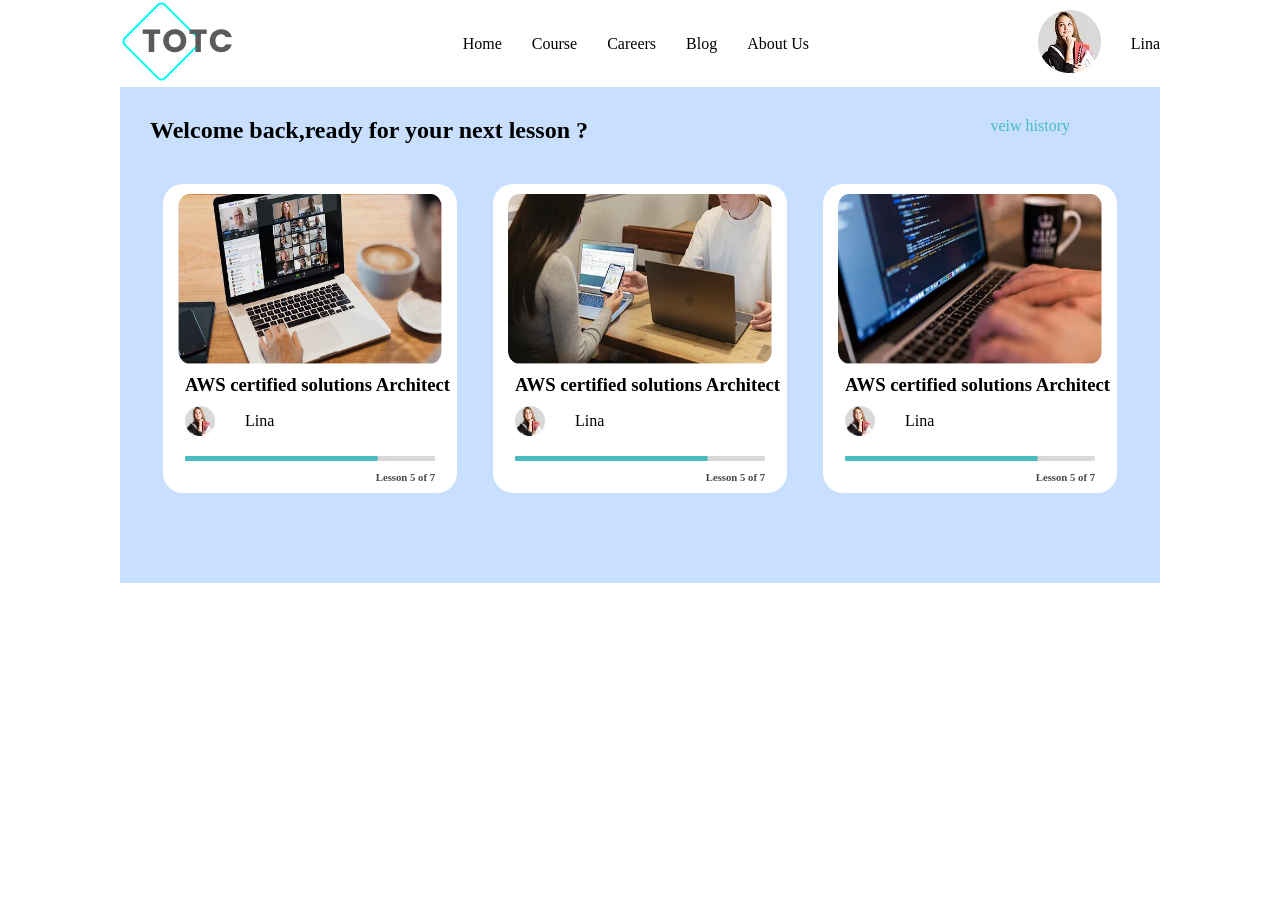
==== task4/index.html @ 79b2a76d "create header and welcome page" ====
<!DOCTYPE html>
<html lang="en">
<head>
    <meta charset="UTF-8">
    <meta name="viewport" content="width=device-width, initial-scale=1.0">
    <title>Document</title>
    <link rel="stylesheet" href="base.css"/>
    <link rel="stylesheet" href="main.css"/>
</head>
<body>
    <header>
     <div class="container">
        <div class="row">
      <div class="logo">
      <a href="#"><img src="imgs/logo.webp"/></a>
      </div>
       <div class="list">
        <ul>
            <li>
              <a href="#">Home</a>  
            </li>
            <li>
              <a href="#">Course</a>  
            </li>
            <li>
              <a href="#">Careers</a>  
            </li>
            <li>
              <a href="#">Blog</a>  
            </li>
            <li>
              <a href="#">About Us</a>  
            </li>
        </ul>
       </div>

       <div class="profile">
         <ul>
            <li>
                <a href="#">
                  <img src="imgs/profile.webp"/>
                </a>
            </li>
              <li>
                <a href="#">Lina</a>
            </li>
         </ul>
       </div>
    </div>
    </div>
    </header>
    <section>
        <div class="container1">
         <div class="row">
            <div class="welcless">
           <h1>Welcome back,ready for your next lesson ?</h1>
           
           <a href="#">veiw history</a>
           </div>
           <div class="lessons">
<div class="lesson">
            <img src="imgs/les1.webp"/>
            <h3>AWS certified solutions Architect</h3>
             <div class="profile">
         <ul>
            <li>
                <a href="#">
                  <img src="imgs/profile.webp"/>
                </a>
            </li>
              <li>
                <a href="#">Lina</a>
            </li>
         </ul>
       </div>
       <div class="line">
       <img src="imgs/line.webp"/>
       </div>

           <h6>Lesson 5 of 7</h6>
      
           </div>

   <div class="lesson">
            <img src="imgs/les2.webp"/>
            <h3>AWS certified solutions Architect</h3>
              <div class="profile">
         <ul>
            <li>
                <a href="#">
                  <img src="imgs/profile.webp"/>
                </a>
            </li>
              <li>
                <a href="#">Lina</a>
            </li>
         </ul>
       </div>
        <div class="line">
       <img src="imgs/line.webp"/>
       </div>

           <h6>Lesson 5 of 7</h6>
           </div>
           

   <div class="lesson">
            <img src="imgs/les3.webp"/>
            <h3>AWS certified solutions Architect</h3>
              <div class="profile">
         <ul>
            <li>
                <a href="#">
                  <img src="imgs/profile.webp"/>
                </a>
            </li>
              <li>
                <a href="#">Lina</a>
            </li>
         </ul>
       </div>
        <div class="line">
       <img src="imgs/line.webp"/>
       </div>

           <h6>Lesson 5 of 7</h6>
           </div>



</div>
        </div>
        </div>
    </section>



    <section>

    </section>

    <section>
        
    </section>

    <section>
        
    </section>

    <footer>

    </footer>









</body>
</html>
---- task4/base.css ----
*{
    margin: 0;
    box-sizing: border-box;
    padding: 0;
}
a{
    text-decoration: none;
    color: #000;
}

ul{
    list-style: none;
    display: flex;
    flex-wrap: wrap;
    gap: 30px;
    align-items: center;
}
button{
    background-color: transparent;
    border: 0;
}
.container{
   width: calc(100% - 240px) ;
   margin: auto ;

}
.row{
    display: flex;
    flex-wrap: wrap;
    justify-content: space-between;
    align-items:center;
    
}
.container1{
    width: calc(100% - 240px) ;
   margin: auto ;
    background-color: #c8dfff;
    padding: 30px;               

}
---- task4/main.css ----
.welcless a {
    color:#49BBBD;
    padding-right: 60px;
}
.welcless{
        display: flex;
    flex-wrap: wrap;
    justify-content: space-between;
  
    
}


section .container1 .row {
   align-items:stretch;
    flex-direction: column;
}
.lessons{
        display: flex;
    flex-wrap: wrap;
    justify-content: space-around;
    align-items:center;

    gap: 10px;
   
    width: 100%;
    padding: 10px 0;
    
}
.lesson img{
display: block;
    width: 90%;          
 height: 170px;
 margin: 10px auto;
 

}
.lesson{
    background-color:  #ffffff;;
     align-items:stretch;
    margin: 30px 0 50px;
    border-radius: 20px;
    height:fit-content;
    width: 30%;
  
}
.lesson ul img{
    width: 30px;
    height:30px ;
    margin-left: 22px;
    
}
.lesson h3{
   margin-left: 22px; 
}
.line img{
    width: 85%;
    height: 5px;
}
 h6{
    color: #494747;
    text-align: right;
    margin-right: 22px; 
    padding-bottom: 10px;
}
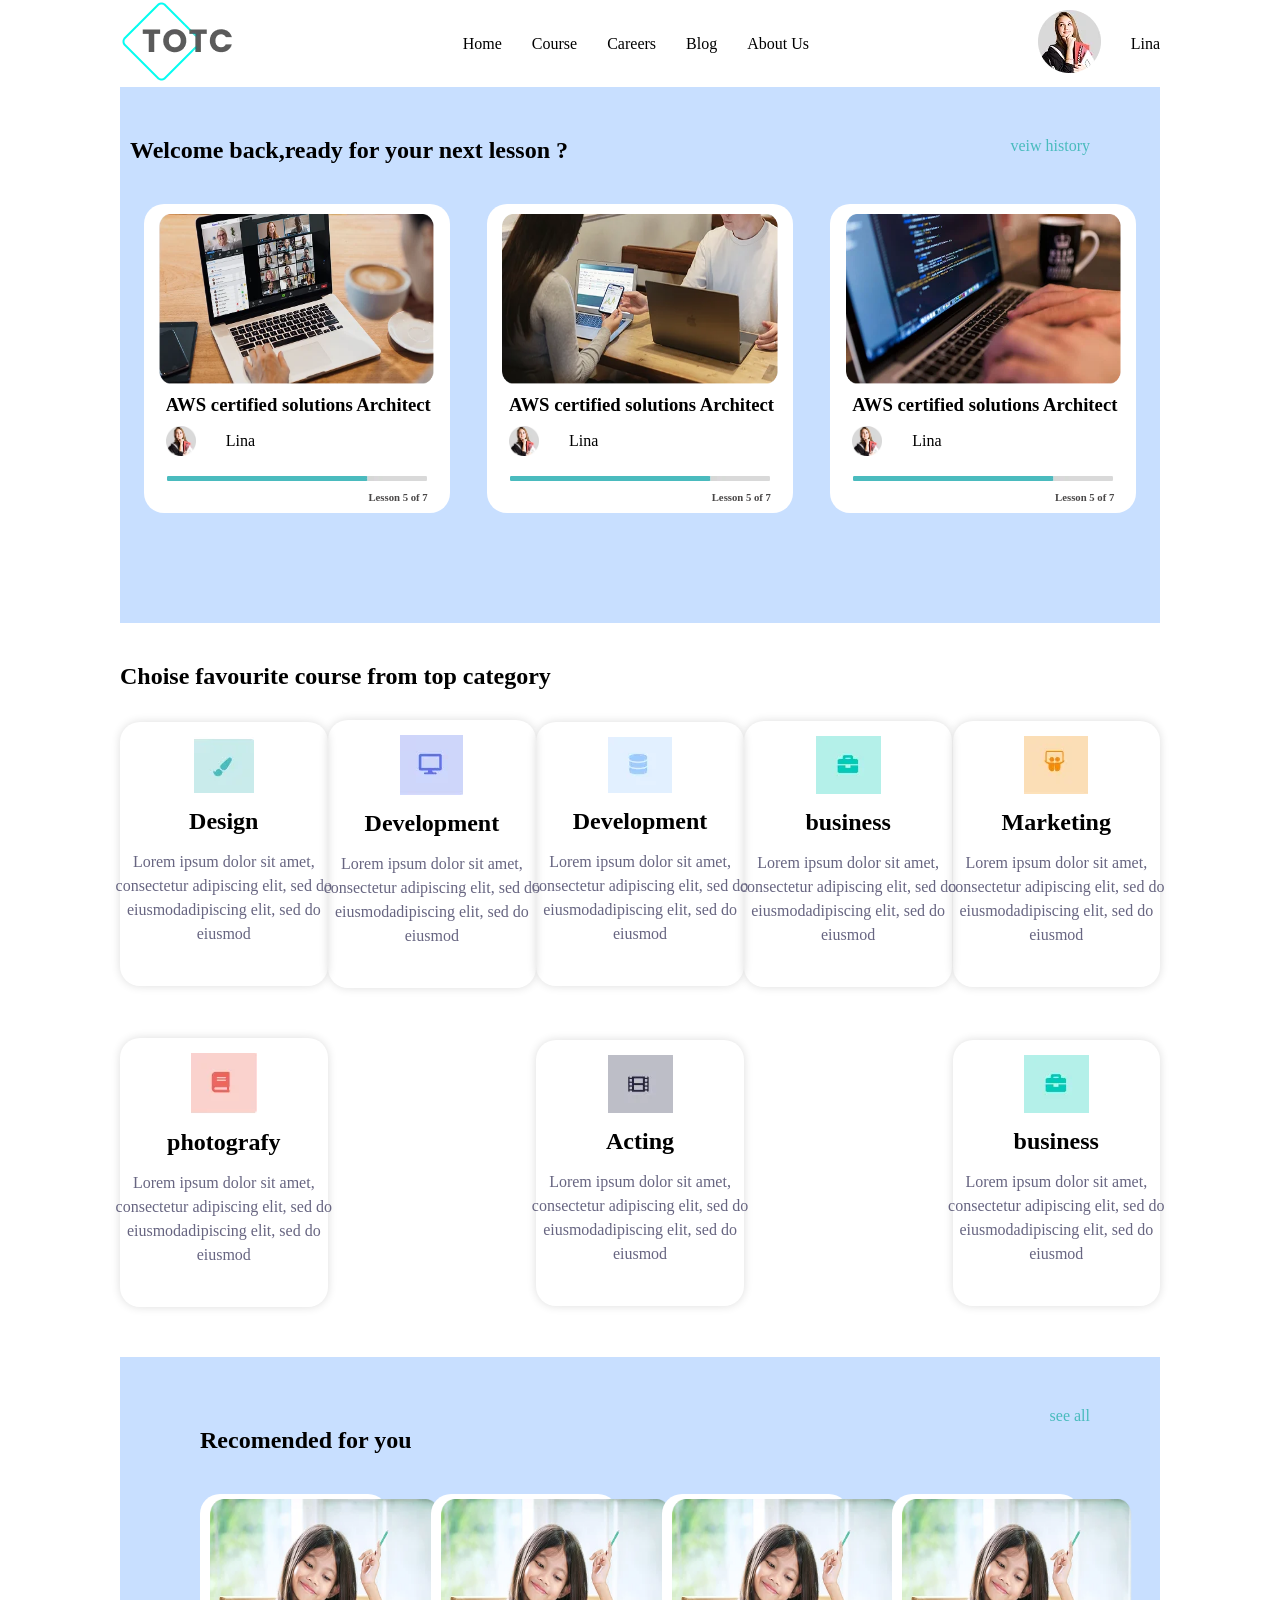
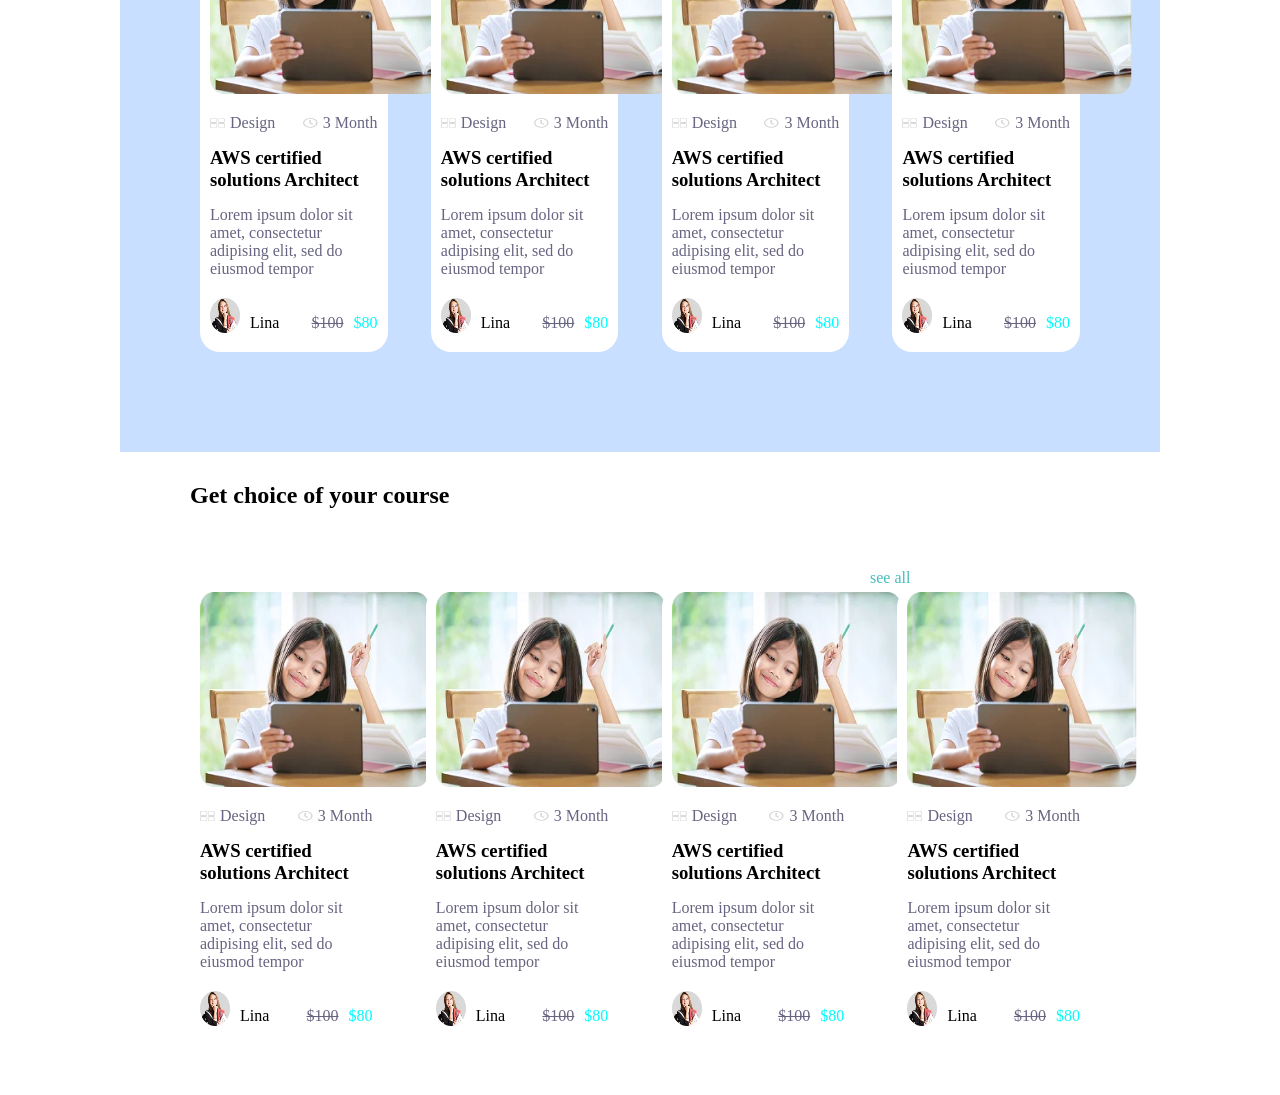
==== commit 11a9af5f: "all pages without footer" ====
--- a/task4/index.html
+++ b/task4/index.html
@@ -58,7 +58,7 @@
            <a href="#">veiw history</a>
            </div>
            <div class="lessons">
-<div class="lesson">
+              <div class="lesson">
             <img src="imgs/les1.webp"/>
             <h3>AWS certified solutions Architect</h3>
              <div class="profile">
@@ -131,22 +131,518 @@
 </div>
         </div>
         </div>
+    </section >
+    <section class="choises">
+      <div class="container">
+       <div class="row">
+              <h1>Choise favourite course from top category</h1>
+               <div class="courses">
+                    <div class="course">
+                        <img src="imgs/1.webp"/>
+                        <h2>Design</h2>
+                        <p>Lorem ipsum dolor sit amet, consectetur adipiscing elit, sed do eiusmodadipiscing elit, sed do eiusmod</p>
+                    </div>
+                     <div class="course">
+                           <img src="imgs/2.webp"/>
+                        <h2>Development</h2>
+                        <p>Lorem ipsum dolor sit amet, consectetur adipiscing elit, sed do eiusmodadipiscing elit, sed do eiusmod</p>
+                    </div>
+ 
+                    <div class="course">
+                           <img src="imgs/3.webp"/>
+                        <h2>Development</h2>
+                        <p>Lorem ipsum dolor sit amet, consectetur adipiscing elit, sed do eiusmodadipiscing elit, sed do eiusmod</p>
+                    </div>
+ 
+                    <div class="course">
+                           <img src="imgs/4.webp"/>
+                        <h2>business</h2>
+                        <p>Lorem ipsum dolor sit amet, consectetur adipiscing elit, sed do eiusmodadipiscing elit, sed do eiusmod</p>
+                    </div>
+ 
+                    <div class="course">
+                           <img src="imgs/5.webp"/>
+                        <h2>Marketing</h2>
+                        <p>Lorem ipsum dolor sit amet, consectetur adipiscing elit, sed do eiusmodadipiscing elit, sed do eiusmod</p>
+                    </div>
+ 
+                    <div class="course">
+                           <img src="imgs/6.webp"/>
+                        <h2>photografy</h2>
+                        <p>Lorem ipsum dolor sit amet, consectetur adipiscing elit, sed do eiusmodadipiscing elit, sed do eiusmod</p>
+                    </div>
+
+                    <div class="course">
+                           <img src="imgs/7.webp"/>
+                        <h2>Acting</h2>
+                        <p>Lorem ipsum dolor sit amet, consectetur adipiscing elit, sed do eiusmodadipiscing elit, sed do eiusmod</p>
+                    </div>
+
+                    <div class="course">
+                           <img src="imgs/4.webp"/>
+                        <h2>business</h2>
+                        <p>Lorem ipsum dolor sit amet, consectetur adipiscing elit, sed do eiusmodadipiscing elit, sed do eiusmod</p>
+                    </div>
+ 
+
+               </div>
+
+       </div>
+      </div>
+      </section>
+
+    <section class="recomended1">
+      <div class="container1">
+        <div class="row">
+             <div class="welcless">
+            <h2>Recomended for you</h2>
+            <a href="#">see all</a>
+            </div>
+           <div class="recomends">
+            <div class="recomend">
+               <div class="recomendcont">
+                   <img src="imgs/reco.webp"/>
+                 <div class="welcless">
+                        <ul>
+                       <li> <img src="imgs/squars.webp"/></li>
+                       <li> <p>Design</p></li>
+                       </ul>
+                       
+                          <ul>
+                       <li> <img src="imgs/clock.webp"/></li>
+                       <li> <p>3 Month</p></li>
+                       </ul>
+                       
+</div>
+                     <h3>AWS certified solutions Architect</h3>
+                        <p>Lorem ipsum dolor sit amet, consectetur adipising elit, sed do eiusmod tempor</p>  
+
+      <div class="profile1">
+         <ul>
+            <li>
+                <a href="#">
+                  <img src="imgs/profile.webp"/>
+                </a>
+            </li>
+              <li>
+                <a href="#">Lina</a>
+            </li>
+         </ul>
+
+
+          <ul>
+            <li>
+                <a href="#" class="dicor" >
+                 $100
+                </a>
+            </li>
+              <li>
+                <a href="#" class="nodicor">$80</a>
+            </li>
+         </ul>
+
+       
+</div>
+
+
+               </div>
+            </div>
+
+            <div class="recomend">
+                <div class="recomendcont">
+                   <img src="imgs/reco.webp"/>
+                 <div class="welcless">
+                        <ul>
+                       <li> <img src="imgs/squars.webp"/></li>
+                       <li> <p>Design</p></li>
+                       </ul>
+                       
+                          <ul>
+                       <li> <img src="imgs/clock.webp"/></li>
+                       <li> <p>3 Month</p></li>
+                       </ul>
+                       
+</div>
+                     <h3>AWS certified solutions Architect</h3>
+                        <p>Lorem ipsum dolor sit amet, consectetur adipising elit, sed do eiusmod tempor</p>  
+
+      <div class="profile1">
+         <ul>
+            <li>
+                <a href="#">
+                  <img src="imgs/profile.webp"/>
+                </a>
+            </li>
+              <li>
+                <a href="#">Lina</a>
+            </li>
+         </ul>
+
+
+          <ul>
+            <li>
+                <a href="#" class="dicor" >
+                 $100
+                </a>
+            </li>
+              <li>
+                <a href="#" class="nodicor">$80</a>
+            </li>
+         </ul>
+
+       
+</div>
+
+
+               </div>
+            </div>
+
+            <div class="recomend">
+               <div class="recomendcont">
+                   <img src="imgs/reco.webp"/>
+                 <div class="welcless">
+                        <ul>
+                       <li> <img src="imgs/squars.webp"/></li>
+                       <li> <p>Design</p></li>
+                       </ul>
+                       
+                          <ul>
+                       <li> <img src="imgs/clock.webp"/></li>
+                       <li> <p>3 Month</p></li>
+                       </ul>
+                       
+</div>
+                     <h3>AWS certified solutions Architect</h3>
+                        <p>Lorem ipsum dolor sit amet, consectetur adipising elit, sed do eiusmod tempor</p>  
+
+      <div class="profile1">
+         <ul>
+            <li>
+                <a href="#">
+                  <img src="imgs/profile.webp"/>
+                </a>
+            </li>
+              <li>
+                <a href="#">Lina</a>
+            </li>
+         </ul>
+
+
+          <ul>
+            <li>
+                <a href="#" class="dicor" >
+                 $100
+                </a>
+            </li>
+              <li>
+                <a href="#" class="nodicor">$80</a>
+            </li>
+         </ul>
+
+       
+</div>
+
+
+               </div>
+            </div>
+
+            <div class="recomend">
+                <div class="recomendcont">
+                   <img src="imgs/reco.webp"/>
+                 <div class="welcless">
+                        <ul>
+                       <li> <img src="imgs/squars.webp"/></li>
+                       <li> <p>Design</p></li>
+                       </ul>
+                       
+                          <ul>
+                       <li> <img src="imgs/clock.webp"/></li>
+                       <li> <p>3 Month</p></li>
+                       </ul>
+                       
+</div>
+                     <h3>AWS certified solutions Architect</h3>
+                        <p>Lorem ipsum dolor sit amet, consectetur adipising elit, sed do eiusmod tempor</p>  
+
+      <div class="profile1">
+         <ul>
+            <li>
+                <a href="#">
+                  <img src="imgs/profile.webp"/>
+                </a>
+            </li>
+              <li>
+                <a href="#">Lina</a>
+            </li>
+         </ul>
+
+
+          <ul>
+            <li>
+                <a href="#" class="dicor" >
+                 $100
+                </a>
+            </li>
+              <li>
+                <a href="#" class="nodicor">$80</a>
+            </li>
+         </ul>
+
+       
+</div>
+
+
+               </div>
+            </div>
+           </div>
+
+
+        </div>
+    
+      </div>
+
+
     </section>
 
-
-
-    <section>
-
+    <section class="Recomended2">
+        
+       
+<div class="container">
+        <div class="row">
+             <div class="welcless">
+            <h2>Get choice of your course</h2>
+            <a href="#"> see all</a>
+            </div>
+           <div class="recomends">
+            <div class="recomend">
+               <div class="recomendcont">
+                   <img src="imgs/reco.webp"/>
+                 <div class="welcless">
+                        <ul>
+                       <li> <img src="imgs/squars.webp"/></li>
+                       <li> <p>Design</p></li>
+                       </ul>
+                       
+                          <ul>
+                       <li> <img src="imgs/clock.webp"/></li>
+                       <li> <p>3 Month</p></li>
+                       </ul>
+                       
+</div>
+                     <h3>AWS certified solutions Architect</h3>
+                        <p>Lorem ipsum dolor sit amet, consectetur adipising elit, sed do eiusmod tempor</p>  
+
+      <div class="profile1">
+         <ul>
+            <li>
+                <a href="#">
+                  <img src="imgs/profile.webp"/>
+                </a>
+            </li>
+              <li>
+                <a href="#">Lina</a>
+            </li>
+         </ul>
+
+
+          <ul>
+            <li>
+                <a href="#" class="dicor" >
+                 $100
+                </a>
+            </li>
+              <li>
+                <a href="#" class="nodicor">$80</a>
+            </li>
+         </ul>
+
+       
+</div>
+
+
+               </div>
+            </div>
+
+            <div class="recomend">
+                <div class="recomendcont">
+                   <img src="imgs/reco.webp"/>
+                 <div class="welcless">
+                        <ul>
+                       <li> <img src="imgs/squars.webp"/></li>
+                       <li> <p>Design</p></li>
+                       </ul>
+                       
+                          <ul>
+                       <li> <img src="imgs/clock.webp"/></li>
+                       <li> <p>3 Month</p></li>
+                       </ul>
+                       
+</div>
+                     <h3>AWS certified solutions Architect</h3>
+                        <p>Lorem ipsum dolor sit amet, consectetur adipising elit, sed do eiusmod tempor</p>  
+
+      <div class="profile1">
+         <ul>
+            <li>
+                <a href="#">
+                  <img src="imgs/profile.webp"/>
+                </a>
+            </li>
+              <li>
+                <a href="#">Lina</a>
+            </li>
+         </ul>
+
+
+          <ul>
+            <li>
+                <a href="#" class="dicor" >
+                 $100
+                </a>
+            </li>
+              <li>
+                <a href="#" class="nodicor">$80</a>
+            </li>
+         </ul>
+
+       
+</div>
+
+
+               </div>
+            </div>
+
+            <div class="recomend">
+               <div class="recomendcont">
+                   <img src="imgs/reco.webp"/>
+                 <div class="welcless">
+                        <ul>
+                       <li> <img src="imgs/squars.webp"/></li>
+                       <li> <p>Design</p></li>
+                       </ul>
+                       
+                          <ul>
+                       <li> <img src="imgs/clock.webp"/></li>
+                       <li> <p>3 Month</p></li>
+                       </ul>
+                       
+</div>
+                     <h3>AWS certified solutions Architect</h3>
+                        <p>Lorem ipsum dolor sit amet, consectetur adipising elit, sed do eiusmod tempor</p>  
+
+      <div class="profile1">
+         <ul>
+            <li>
+                <a href="#">
+                  <img src="imgs/profile.webp"/>
+                </a>
+            </li>
+              <li>
+                <a href="#">Lina</a>
+            </li>
+         </ul>
+
+
+          <ul>
+            <li>
+                <a href="#" class="dicor" >
+                 $100
+                </a>
+            </li>
+              <li>
+                <a href="#" class="nodicor">$80</a>
+            </li>
+         </ul>
+
+       
+</div>
+
+
+               </div>
+            </div>
+
+            <div class="recomend">
+                <div class="recomendcont">
+                   <img src="imgs/reco.webp"/>
+                 <div class="welcless">
+                        <ul>
+                       <li> <img src="imgs/squars.webp"/></li>
+                       <li> <p>Design</p></li>
+                       </ul>
+                       
+                          <ul>
+                       <li> <img src="imgs/clock.webp"/></li>
+                       <li> <p>3 Month</p></li>
+                       </ul>
+                       
+</div>
+                     <h3>AWS certified solutions Architect</h3>
+                        <p>Lorem ipsum dolor sit amet, consectetur adipising elit, sed do eiusmod tempor</p>  
+
+      <div class="profile1">
+         <ul>
+            <li>
+                <a href="#">
+                  <img src="imgs/profile.webp"/>
+                </a>
+            </li>
+              <li>
+                <a href="#">Lina</a>
+            </li>
+         </ul>
+
+
+          <ul>
+            <li>
+                <a href="#" class="dicor" >
+                 $100
+                </a>
+            </li>
+              <li>
+                <a href="#" class="nodicor">$80</a>
+            </li>
+         </ul>
+
+       
+</div>
+
+
+               </div>
+            </div>
+           </div>
+
+
+        </div>
+    
+      </div>
+
+
+
+
+
+
+
+
+
+
+
+
+
+
+
+
+
+
+
+
+
+        
     </section>
 
     <section>
         
     </section>
 
-    <section>
-        
-    </section>
-
     <footer>
 
     </footer>
--- a/task4/base.css
+++ b/task4/base.css
@@ -22,6 +22,7 @@
 .container{
    width: calc(100% - 240px) ;
    margin: auto ;
+    
 
 }
 .row{
@@ -35,6 +36,6 @@
     width: calc(100% - 240px) ;
    margin: auto ;
     background-color: #c8dfff;
-    padding: 30px;               
+    padding: 50px 10px;               
 
 }
--- a/task4/main.css
+++ b/task4/main.css
@@ -62,4 +62,123 @@
     text-align: right;
     margin-right: 22px; 
     padding-bottom: 10px;
-}+}
+.courses{
+     display: flex;
+    flex-wrap: wrap;
+    justify-content: space-between;
+    align-items:center;
+    width: 100%;
+     
+}
+.course{
+   
+    margin: 0 0 50px;
+    border-radius: 20px;
+    height:fit-content;
+    width: calc((100% - 210px)/4);
+    align-items: center;
+     display: flex;
+    flex-direction: column;
+    box-shadow: 0 0 10px #ddd;
+   
+
+    
+    
+}
+.course p{
+
+     width: 250px;
+    text-align: center;
+    line-height: 1.5;
+    margin: 15px 0 40px;
+    color: #676581;
+}
+.course img{
+    margin: 15px 0;
+}
+.choises h1{
+    margin: 40px 0 30px;
+}
+
+.recomends{
+    display: flex;
+    flex-wrap: wrap;
+    justify-content: space-between;
+    align-items:center;
+    width: 100%;
+    padding: 0 70px;
+
+
+}
+.recomend {
+    background-color: #ffffff;
+    margin: 0 0 50px ;
+    border-radius: 20px;
+    height:fit-content;
+    width: calc((100% - 130px)/4);
+    align-items: center;
+    display: flex;
+   
+}
+
+
+.recomended1 h2{
+    padding: 20px 0 40px 70px;
+}
+.recomendcont{
+    width: calc(100% - 20px);
+    margin: auto;
+}
+.recomend img{
+    width: 230px;
+    height: 200px;
+    padding-top: 5px;
+    
+}
+.welcless img{
+    width: 15px;
+    height: 15px;
+    margin: 15px 0;
+}
+.welcless ul{
+    gap: 5px;
+}
+.welcless p{
+    color:  #676581;
+}
+.recomend p{
+    margin: 15px 0;
+    color:  #676581;
+}
+.profile1 img{
+    width: 30px;
+    height: 40px;
+    margin-bottom: 15px;
+
+}
+.profile1 ul{
+    gap: 10px;
+}
+.dicor a{
+    text-decoration: dashed;
+}
+.profile1 {
+    display: flex;
+    flex-wrap: wrap;
+    justify-content: space-between;
+}
+.dicor{
+    text-decoration: line-through;
+    color:  #676581;
+}
+.nodicor{
+    color: #00fbff;
+}
+.Recomended2 h2{
+    margin: 30px 70px;
+}
+.Recomended2 .welcless a{
+    padding-left: 750px;
+    padding-top: 30px;
+}
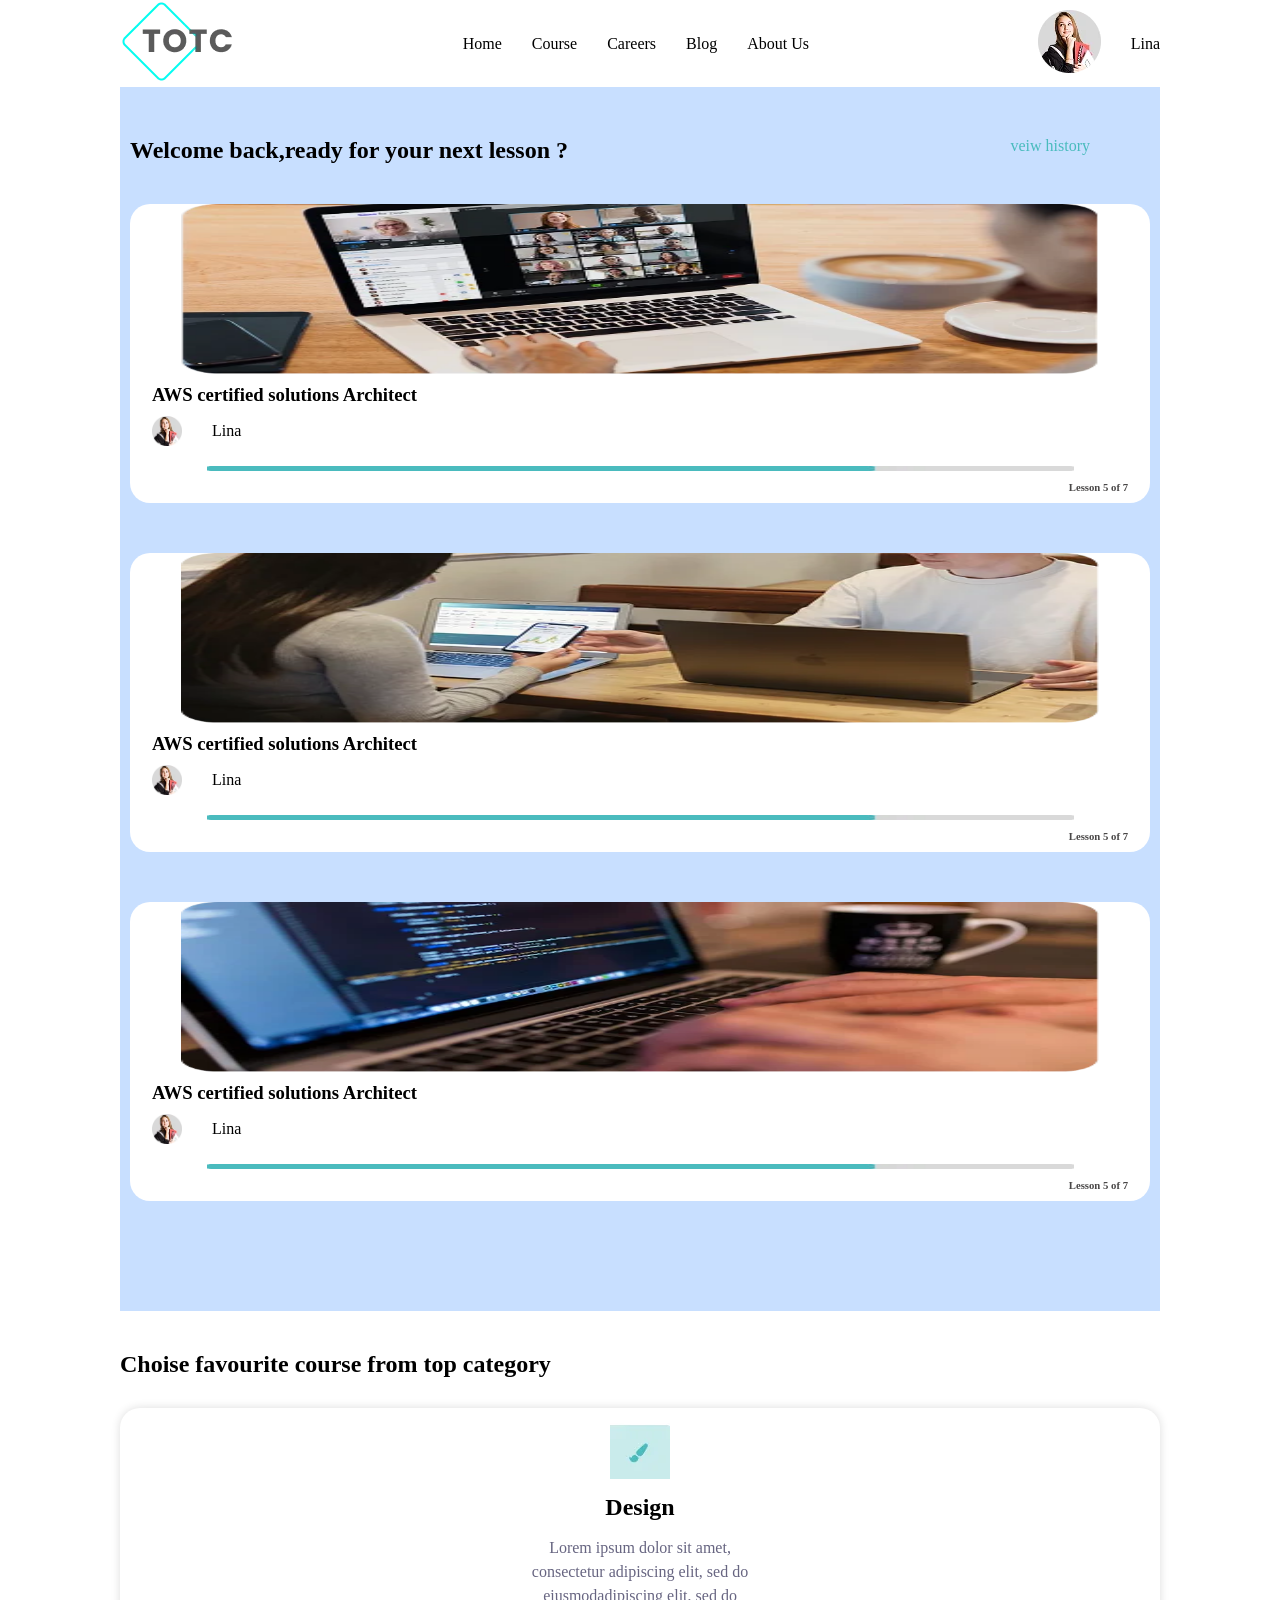
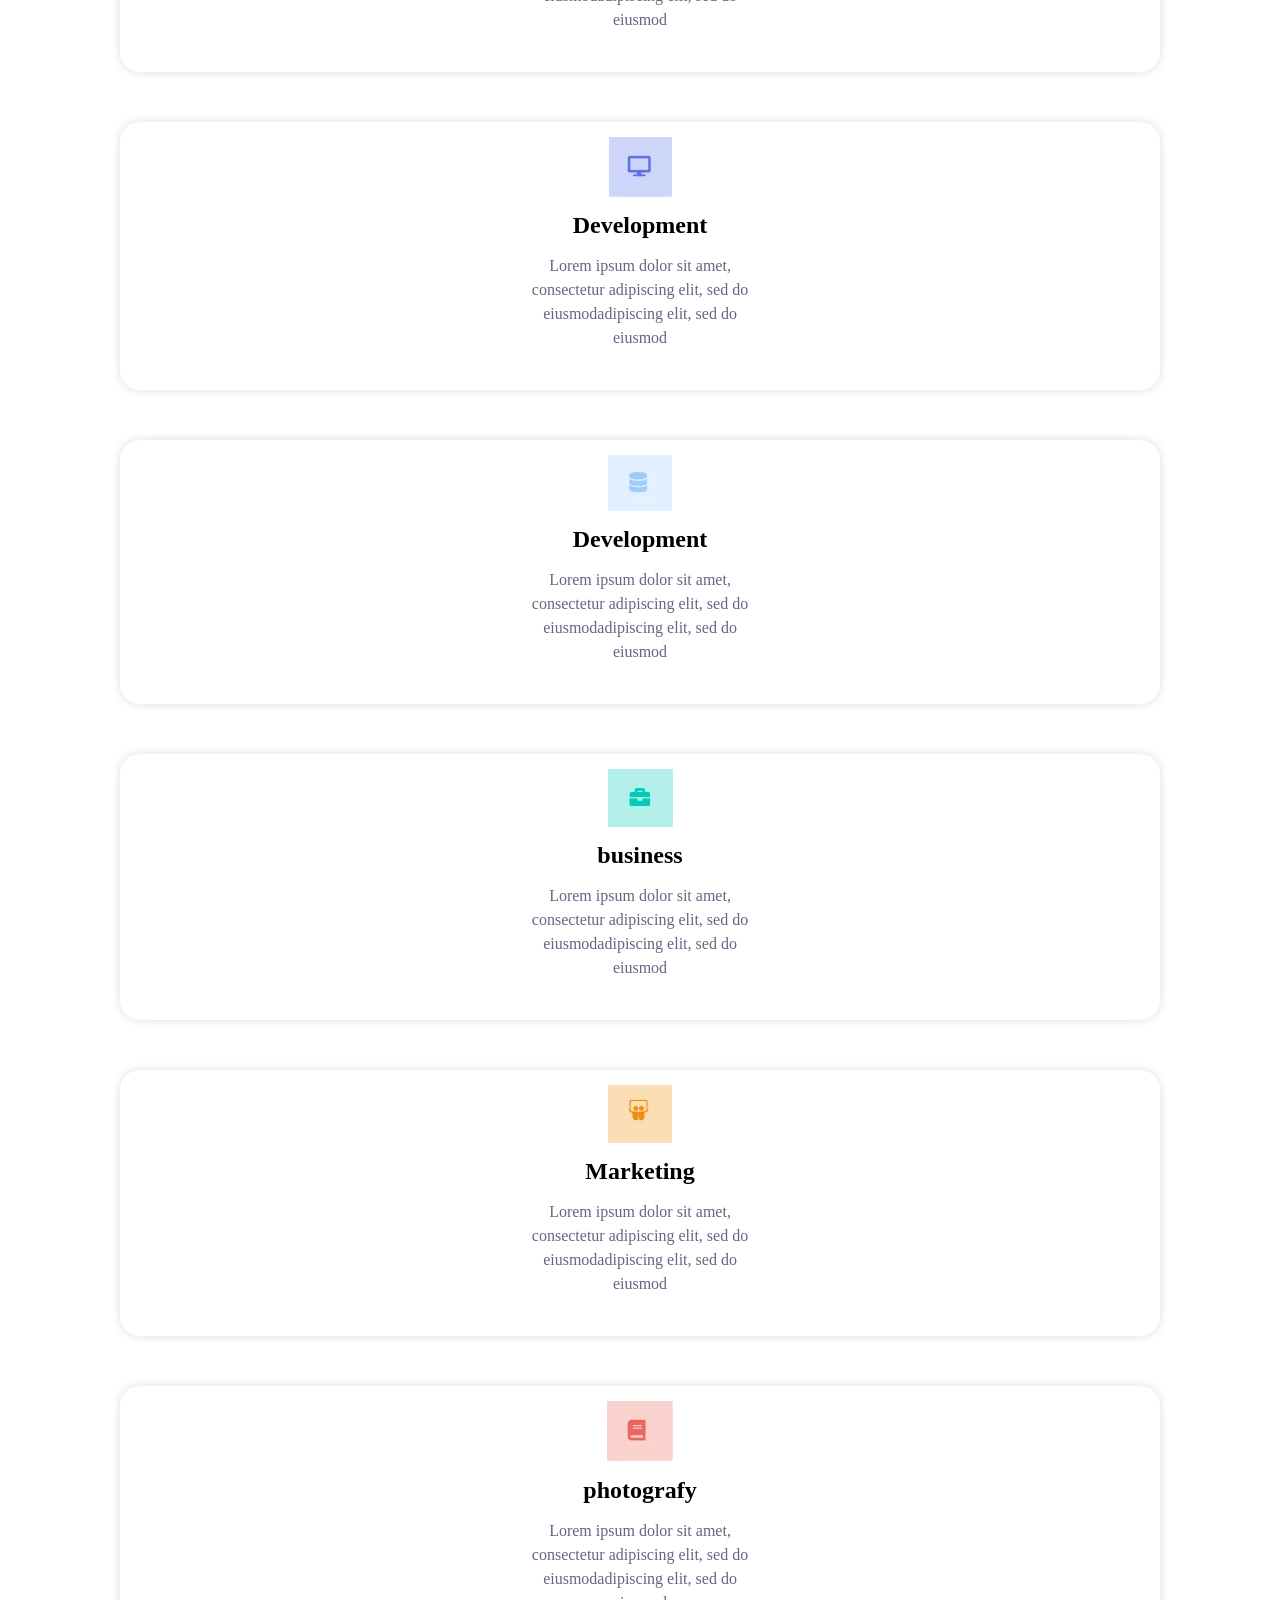
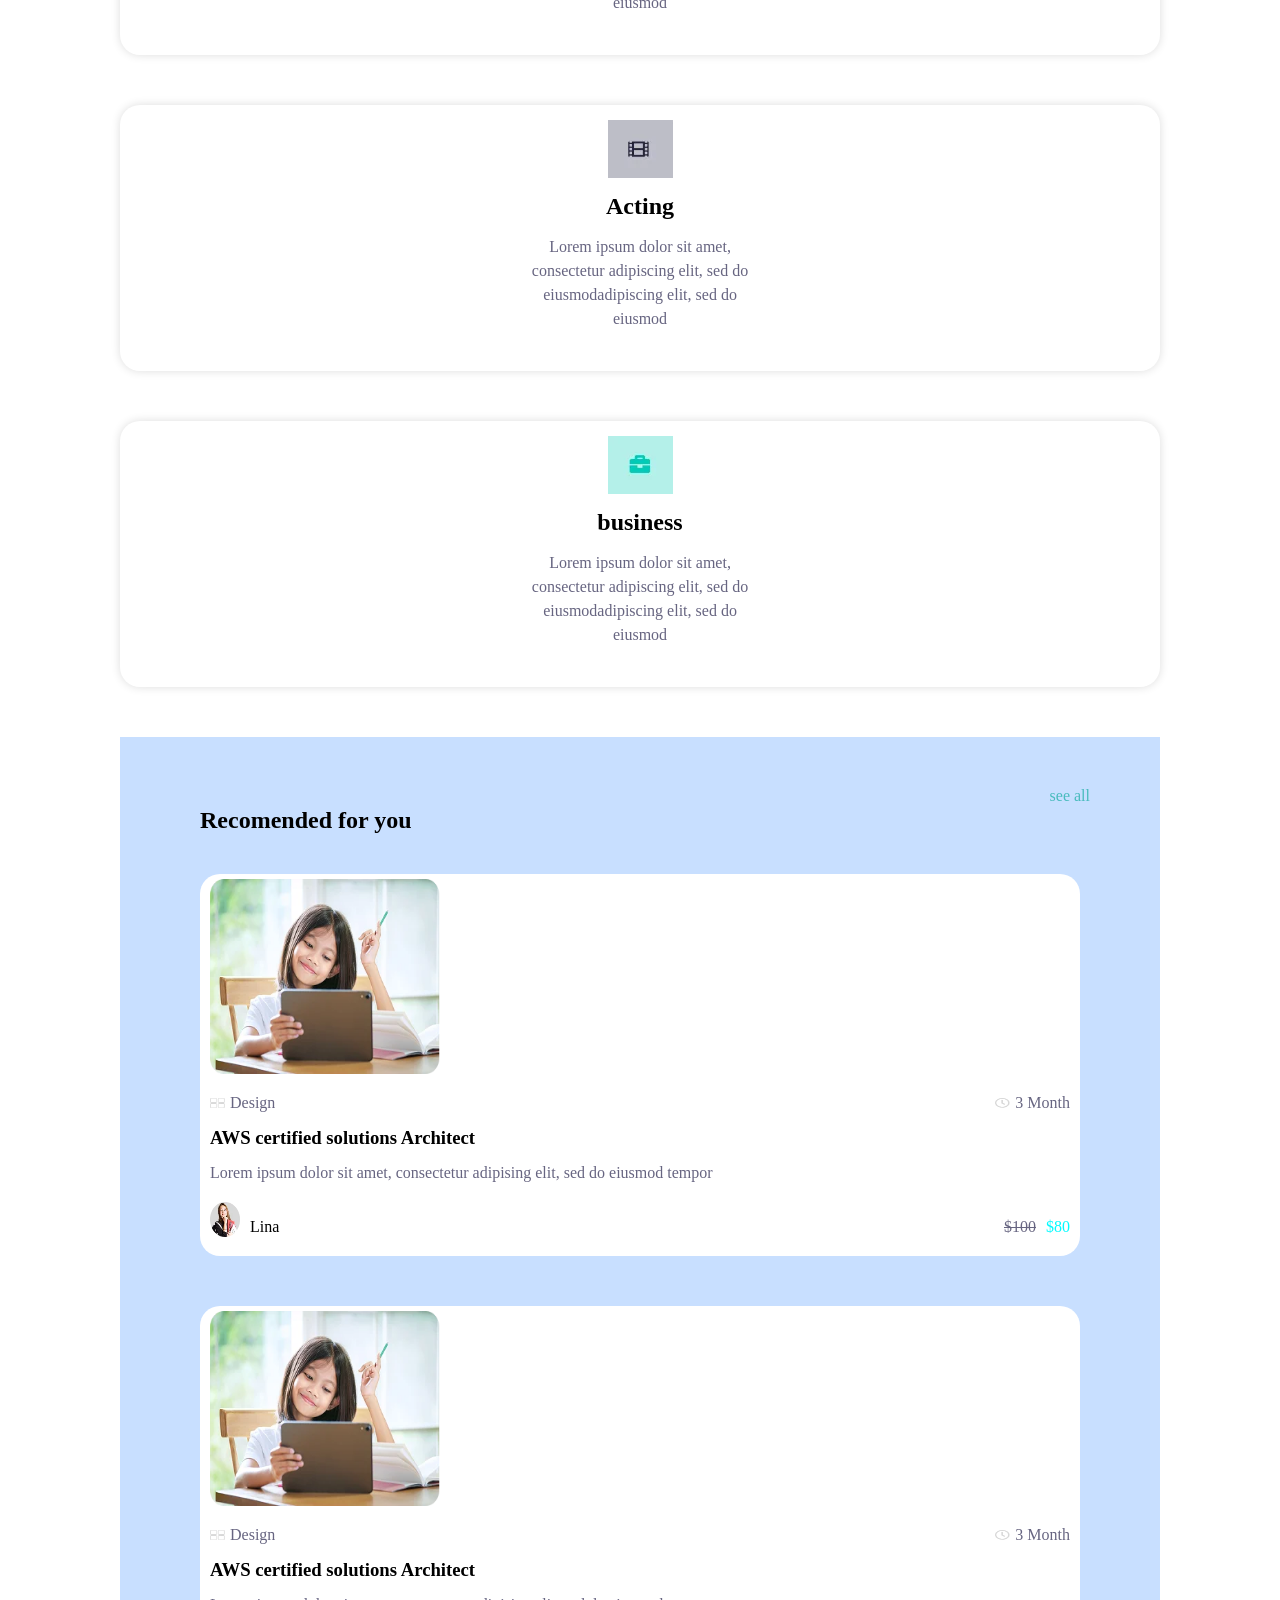
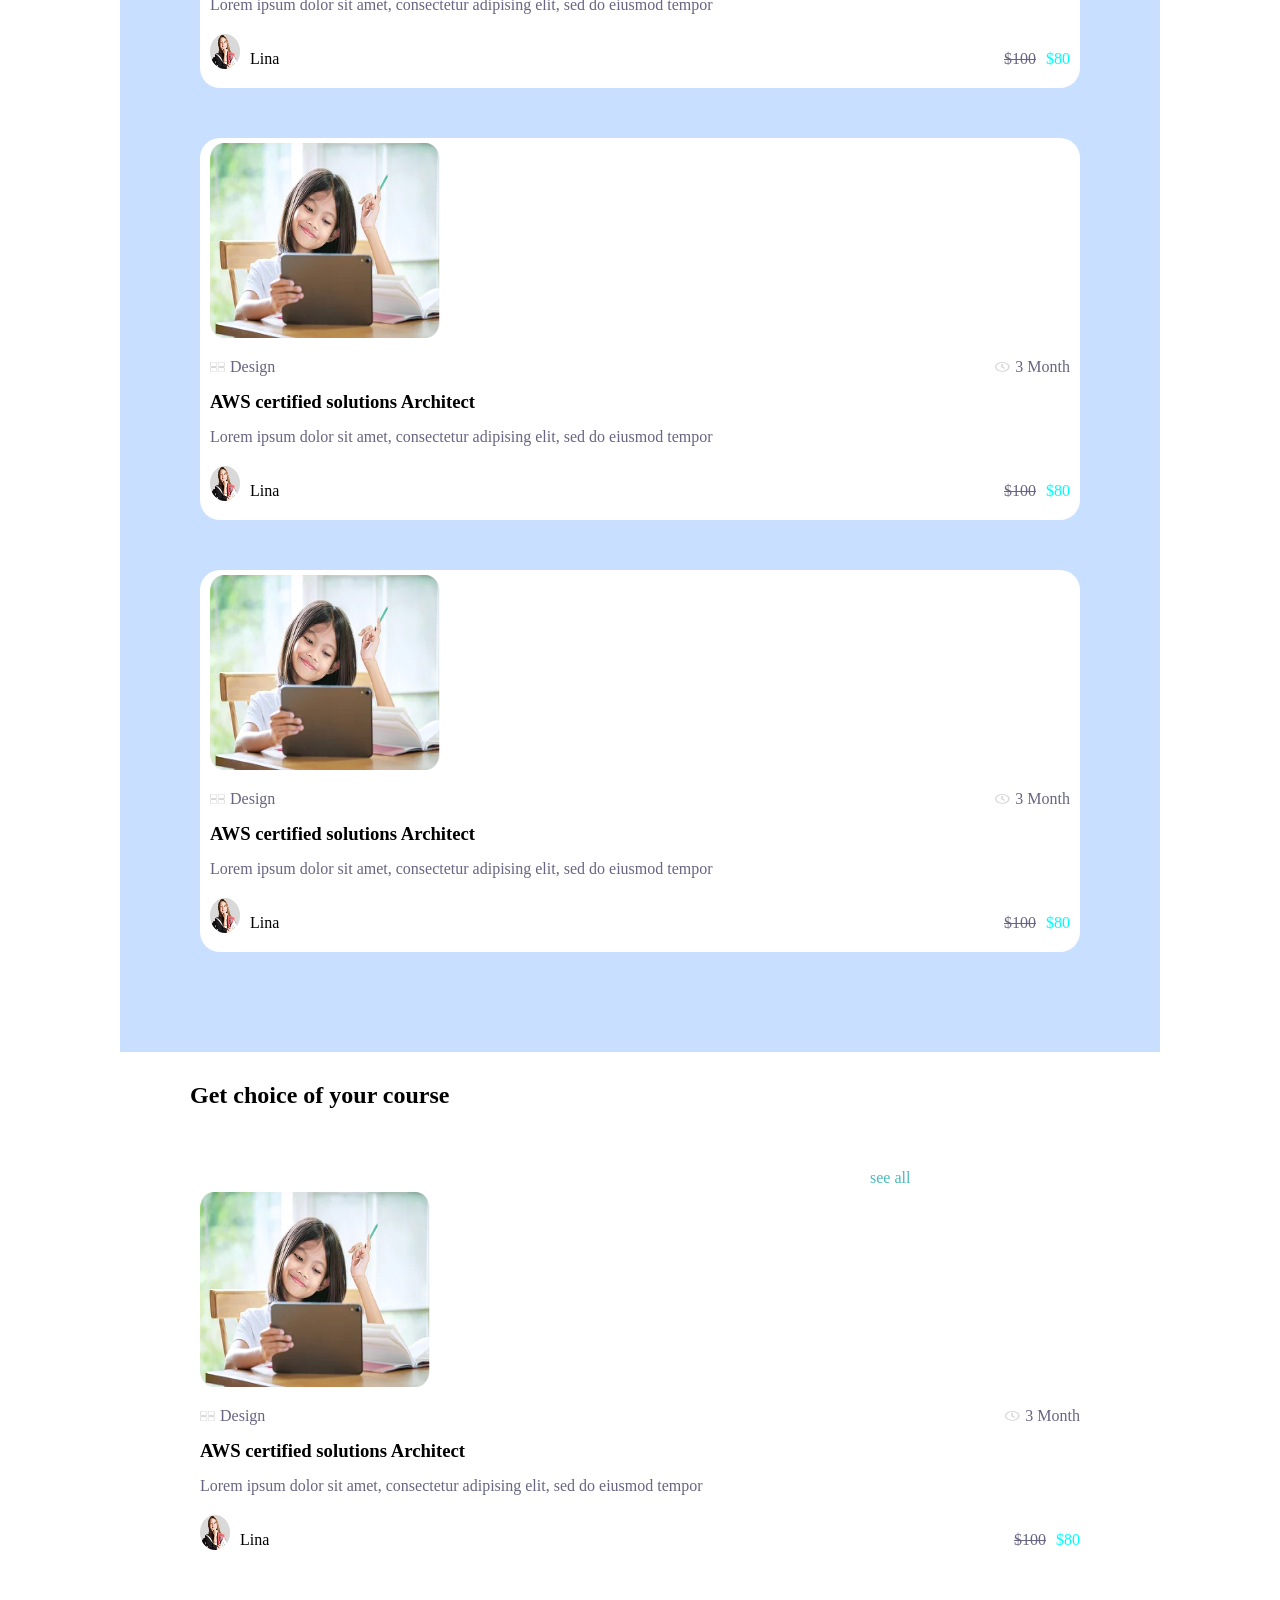
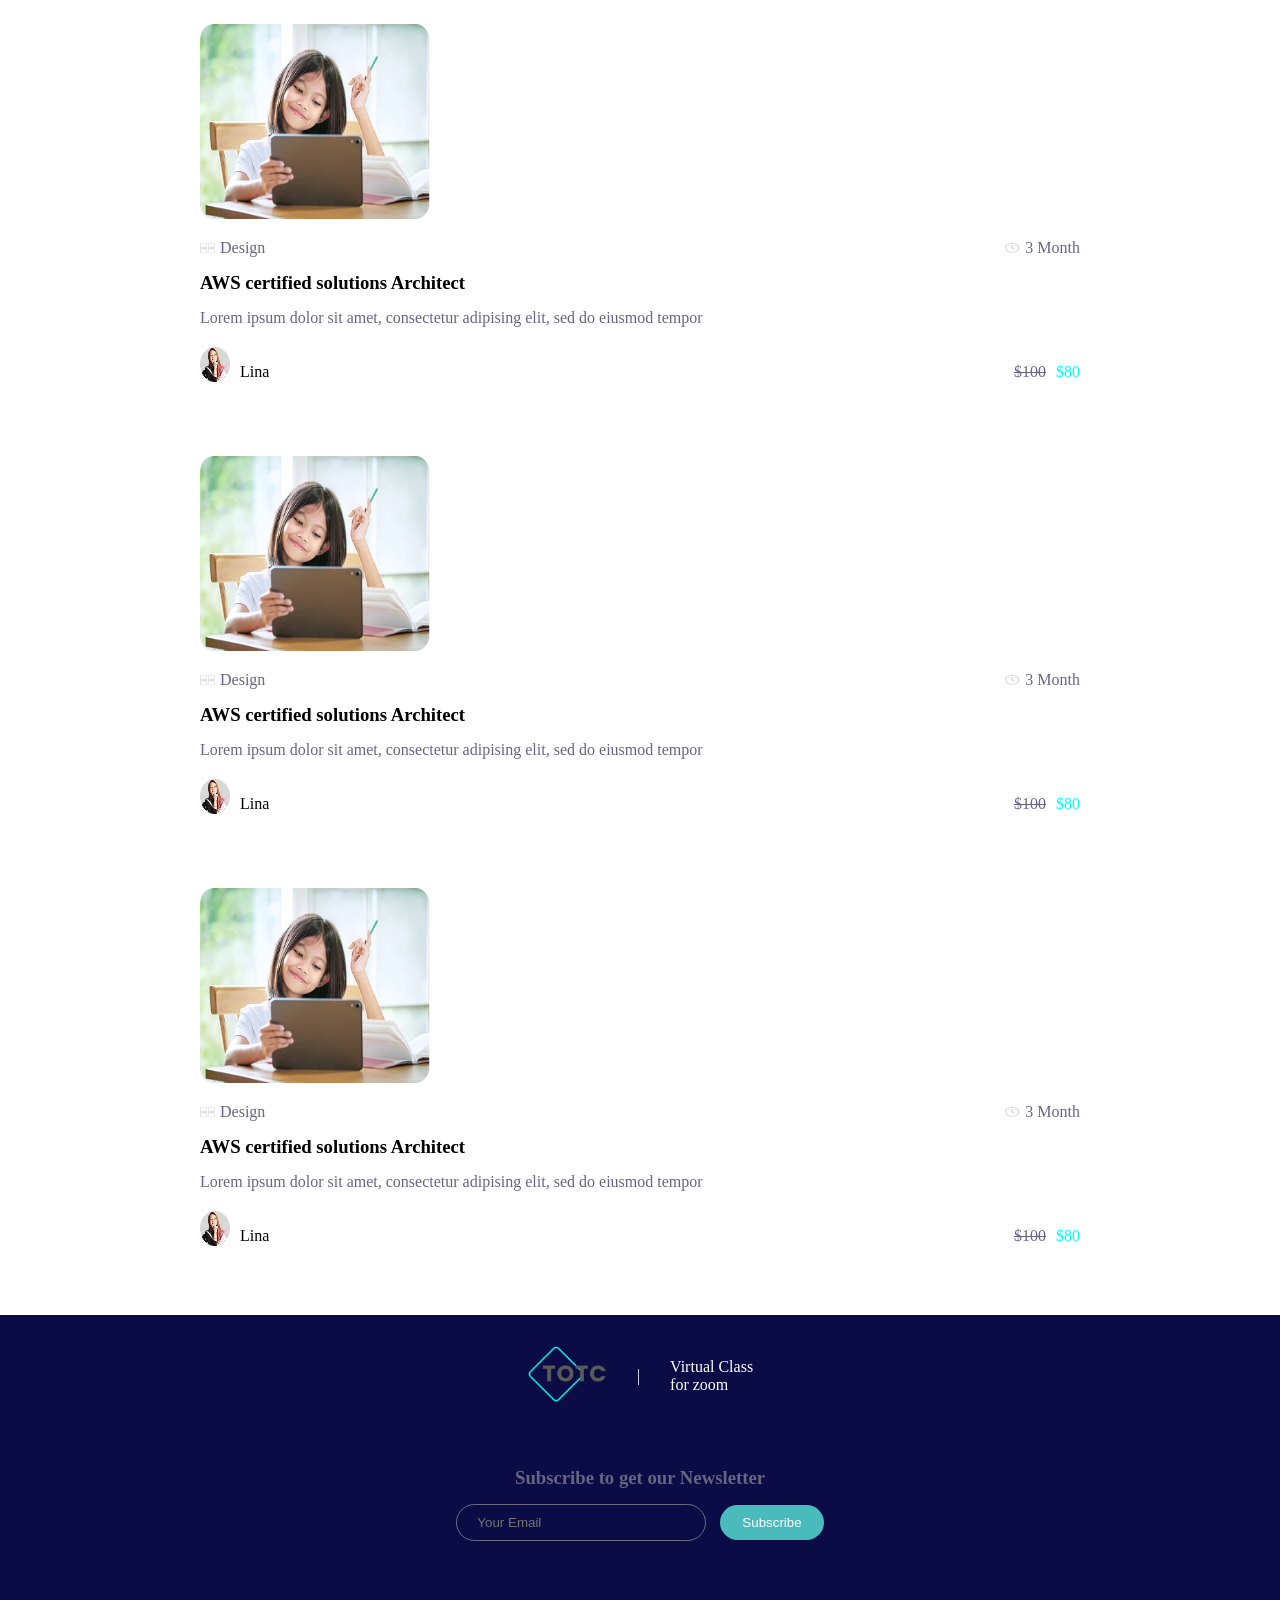
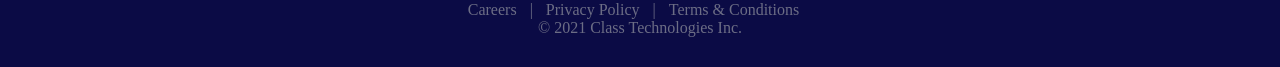
==== commit 24e8086c: "final" ====
--- a/task4/index.html
+++ b/task4/index.html
@@ -617,34 +617,69 @@
       </div>
 
 
-
-
-
-
-
-
-
-
-
-
-
-
-
-
-
-
-
-
-
         
     </section>
 
-    <section>
+
+    <footer>
+       <div footlogo>
+          <ul>
+<li>
+                <a href="#">
+                  <img src="imgs/logo.webp"/>
+                </a>
+               </li>
+               <li>
+                <a href="#" class= "line" >|</a>
+     </li>
+     <li>
+                <a href="#" >Virtual Class </a>
+                <br>
+                <a href="#" >for zoom </a>
+
+         
+</li>
         
-    </section>
-
-    <footer>
-
+</ul>
+</div>
+
+       <div class="email">
+        <h3>Subscribe to get our Newsletter</h3>
+       <form>
+            <input type="email" placeholder="Your Email">
+
+            <button type="submit">Subscribe</button>
+        </form>
+
+       </div>
+
+<div class="endfoot">
+    <ul>
+        <li>
+            <a href="#">Careers</a>
+        </li>
+        <li>
+           
+                <a href="#" class= "line" >|</a>
+        </li>
+        <li>
+           <a href="#">Privacy Policy</a> 
+        </li>
+        <li>
+           
+                <a href="#" class= "line" >|</a>
+        </li>
+          <li>
+           <a href="#">Terms & Conditions</a> 
+        </li>
+        <li>
+    </ul>
+    <a href="#">© 2021 Class Technologies Inc. </a>
+</div>
+
+
+
+        
     </footer>
 
 
--- a/task4/main.css
+++ b/task4/main.css
@@ -182,3 +182,92 @@
     padding-left: 750px;
     padding-top: 30px;
 }
+
+footer{
+    background-color: rgb(11, 11, 69);
+    display: flex;
+  align-items: center;
+    flex-direction: column;
+
+}
+footer a{
+    color: #ffffff;
+}
+footer img{
+    width: 80px;
+}
+footer div{
+    margin: 30px 0;
+}
+.email{
+    display: flex;
+    flex-direction: column;
+    align-items: center;
+    gap: 15px;
+}
+.email h3{
+    color: #676581;
+}
+input {
+    width: 250px;
+    padding: 10px 20px;
+    border: 1px solid #6C6D85;
+    border-radius: 25px;
+    background-color: transparent;
+    margin-right: 10px;
+  
+}
+button{
+    background-color: #49BBBD;
+    color: white;
+    border: none;
+    border-radius: 25px;
+    padding: 10px 22px;
+}
+.endfoot{
+    display: flex;
+     flex-direction: column;
+    align-items: center;
+}
+.endfoot a{
+    color: #6C6D85;
+}
+.endfoot ul{
+    gap: 13px;
+}
+
+@media (max-width : 1300px) {
+  .lessons{
+    display:block;
+    flex-wrap: wrap;
+  }
+    .lesson{
+  
+    width: 100%;
+  
+}
+
+.courses{
+     display: block;
+    flex-wrap: wrap;
+   
+}
+.course{
+  
+    width: 100%;
+    
+}
+ 
+
+.recomends{
+    display:block;
+    flex-wrap: wrap;
+  
+
+}
+.recomend {
+   
+    width:100%
+    
+}
+}
